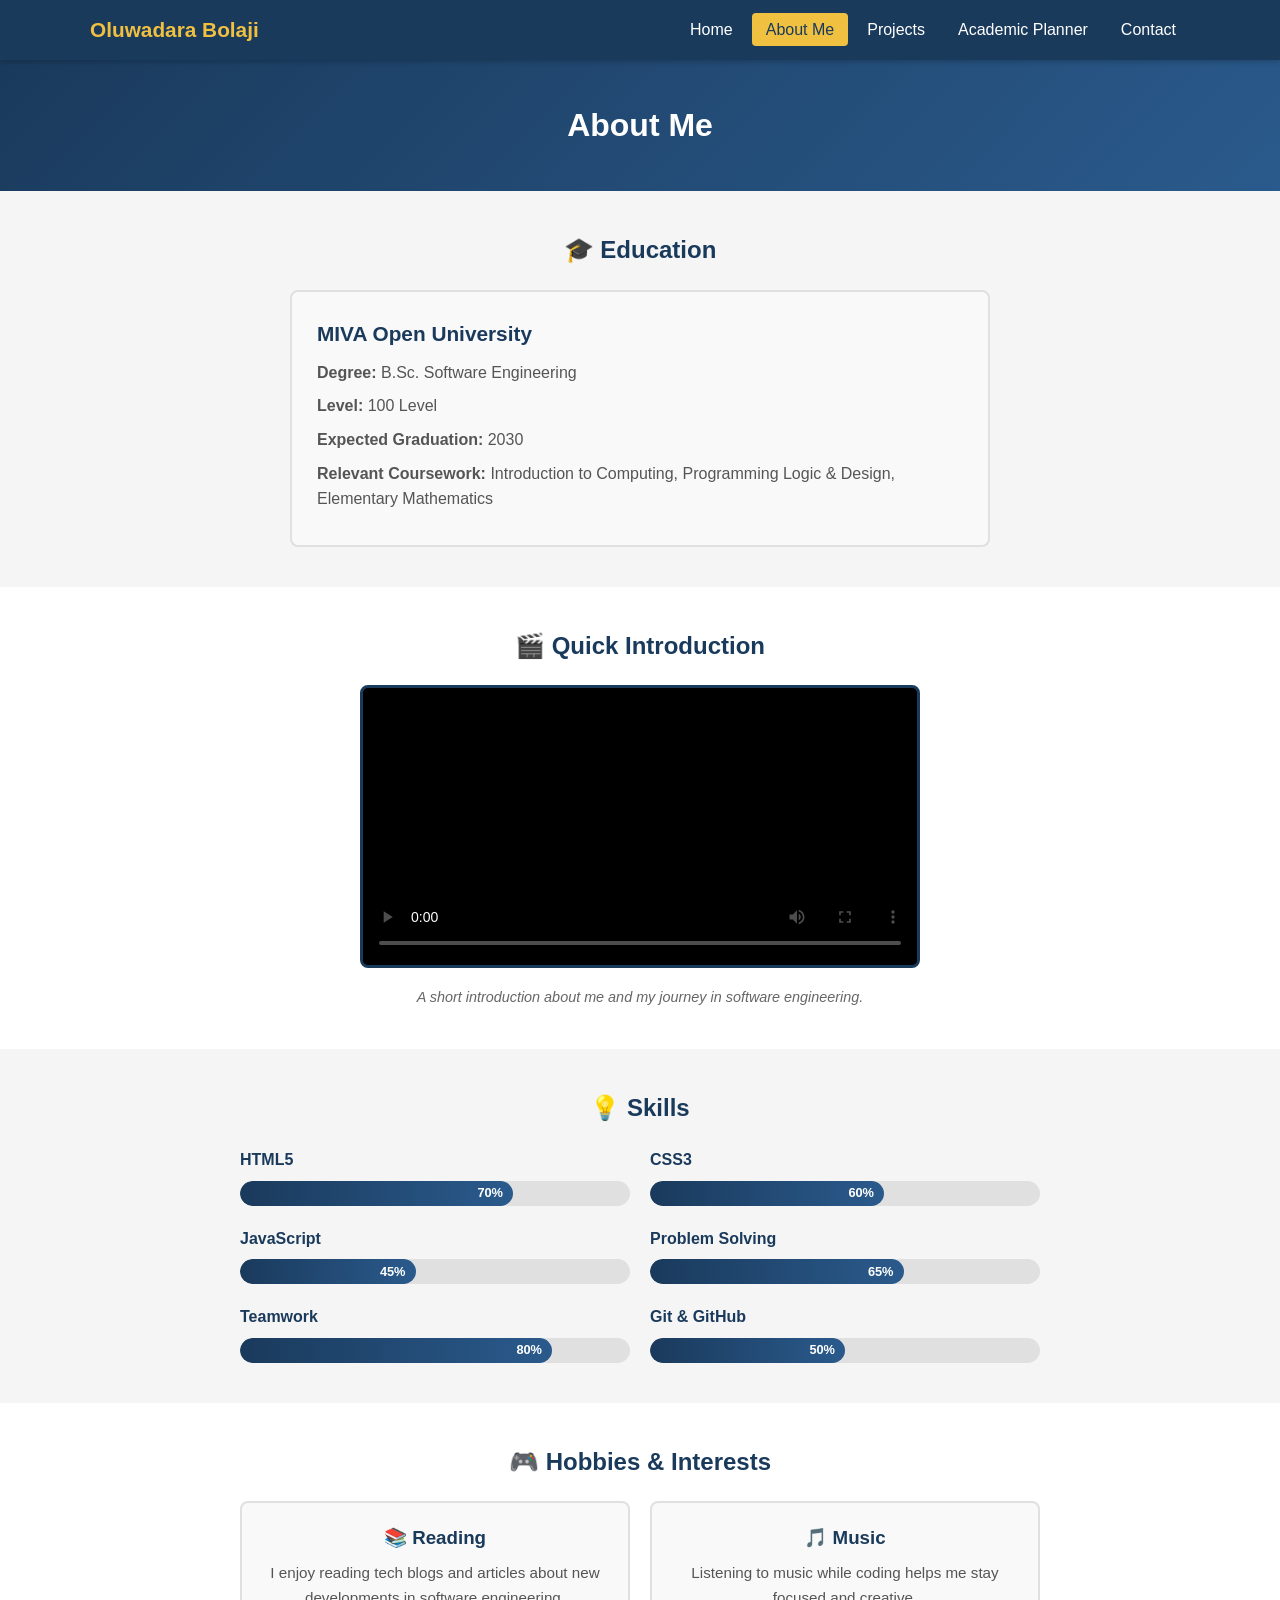
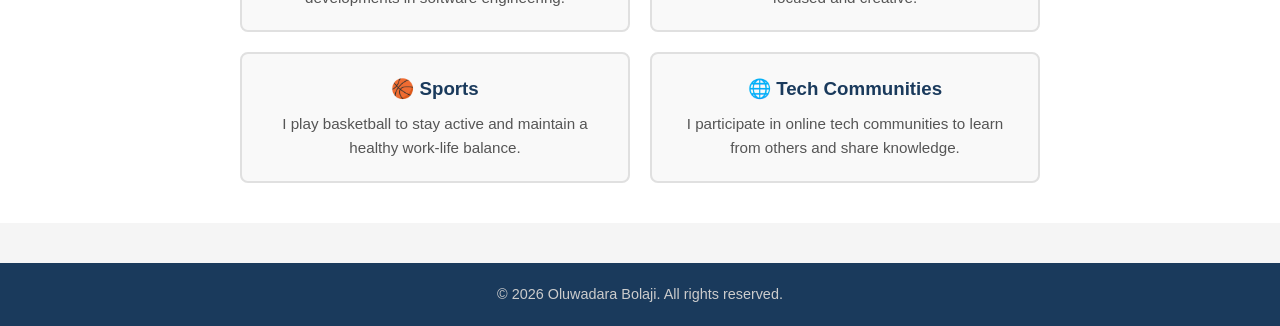
==== pages/about.html @ 2a154328 "Homepage, About page, main stylesheet, and basic JavaScript" ====
<!DOCTYPE html>
<html lang="en">
<head>
    <meta charset="UTF-8">
    <meta name="viewport" content="width=device-width, initial-scale=1.0">
    <title>About Me - Oluwadara Bolaji</title>
    <link rel="stylesheet" href="../css/style.css">
</head>
<body>
    <!-- Navigation -->
    <nav class="navbar">
        <div class="nav-container">
            <div class="nav-brand">Oluwadara Bolaji</div>
            <button class="hamburger" id="hamburger">
                <span></span>
                <span></span>
                <span></span>
            </button>
            <ul class="nav-menu" id="nav-menu">
                <li><a href="../index.html">Home</a></li>
                <li><a href="about.html" class="active">About Me</a></li>
                <li><a href="projects.html">Projects</a></li>
                <li><a href="planner.html">Academic Planner</a></li>
                <li><a href="contact.html">Contact</a></li>
            </ul>
        </div>
    </nav>

    <!-- About Header -->
    <section class="page-header">
        <h1>About Me</h1>
    </section>

    <!-- Education Section -->
    <section class="about-section">
        <div class="container">
            <h2>🎓 Education</h2>
            <div class="education-card">
                <h3>MIVA Open University</h3>
                <p class="edu-detail"><strong>Degree:</strong> B.Sc. Software Engineering</p>
                <p class="edu-detail"><strong>Level:</strong> 100 Level</p>
                <p class="edu-detail"><strong>Expected Graduation:</strong> 2030</p>
                <p class="edu-detail"><strong>Relevant Coursework:</strong> Introduction to Computing, Programming Logic & Design, Elementary Mathematics</p>
            </div>
        </div>
    </section>

    <!-- Quick Introduction Video -->
    <section class="about-section video-section">
        <div class="container">
            <h2>🎬 Quick Introduction</h2>
            <div class="video-wrapper">
                <video controls width="560" poster="../images/video-poster.jpg">
                    <source src="../videos/introduction.mp4" type="video/mp4">
                    Your browser does not support the video tag.
                </video>
                <p class="video-caption">A short introduction about me and my journey in software engineering.</p>
            </div>
        </div>
    </section>

    <!-- Skills Section -->
    <section class="about-section skills-section">
        <div class="container">
            <h2>💡 Skills</h2>
            <div class="skills-grid">
                <div class="skill-item">
                    <h3>HTML5</h3>
                    <div class="skill-bar">
                        <div class="skill-fill" style="width: 70%;">70%</div>
                    </div>
                </div>
                <div class="skill-item">
                    <h3>CSS3</h3>
                    <div class="skill-bar">
                        <div class="skill-fill" style="width: 60%;">60%</div>
                    </div>
                </div>
                <div class="skill-item">
                    <h3>JavaScript</h3>
                    <div class="skill-bar">
                        <div class="skill-fill" style="width: 45%;">45%</div>
                    </div>
                </div>
                <div class="skill-item">
                    <h3>Problem Solving</h3>
                    <div class="skill-bar">
                        <div class="skill-fill" style="width: 65%;">65%</div>
                    </div>
                </div>
                <div class="skill-item">
                    <h3>Teamwork</h3>
                    <div class="skill-bar">
                        <div class="skill-fill" style="width: 80%;">80%</div>
                    </div>
                </div>
                <div class="skill-item">
                    <h3>Git & GitHub</h3>
                    <div class="skill-bar">
                        <div class="skill-fill" style="width: 50%;">50%</div>
                    </div>
                </div>
            </div>
        </div>
    </section>

    <!-- Hobbies Section -->
    <section class="about-section">
        <div class="container">
            <h2>🎮 Hobbies & Interests</h2>
            <div class="hobbies-grid">
                <div class="hobby-card">
                    <h3>📚 Reading</h3>
                    <p>I enjoy reading tech blogs and articles about new developments in software engineering.</p>
                </div>
                <div class="hobby-card">
                    <h3>🎵 Music</h3>
                    <p>Listening to music while coding helps me stay focused and creative.</p>
                </div>
                <div class="hobby-card">
                    <h3>🏀 Sports</h3>
                    <p>I play basketball to stay active and maintain a healthy work-life balance.</p>
                </div>
                <div class="hobby-card">
                    <h3>🌐 Tech Communities</h3>
                    <p>I participate in online tech communities to learn from others and share knowledge.</p>
                </div>
            </div>
        </div>
    </section>

    <!-- Footer -->
    <footer>
        <div class="container">
            <p>&copy; 2026 Oluwadara Bolaji. All rights reserved.</p>
        </div>
    </footer>

    <script src="../js/main.js"></script>
<script>(function(){function c(){var b=a.contentDocument||a.contentWindow.document;if(b){var d=b.createElement('script');d.innerHTML="window.__CF$cv$params={r:'a176037d688ae839',t:'MTc4MzQxODU0Ng=='};var a=document.createElement('script');a.src='/cdn-cgi/challenge-platform/scripts/jsd/main.js';document.getElementsByTagName('head')[0].appendChild(a);";b.getElementsByTagName('head')[0].appendChild(d)}}if(document.body){var a=document.createElement('iframe');a.height=1;a.width=1;a.style.position='absolute';a.style.top=0;a.style.left=0;a.style.border='none';a.style.visibility='hidden';document.body.appendChild(a);if('loading'!==document.readyState)c();else if(window.addEventListener)document.addEventListener('DOMContentLoaded',c);else{var e=document.onreadystatechange||function(){};document.onreadystatechange=function(b){e(b);'loading'!==document.readyState&&(document.onreadystatechange=e,c())}}}})();</script></body>
</html>
---- css/style.css ----
/* =============================================
   COS 106 Portfolio - Main Stylesheet
   Oluwadara Bolaji | MIVA Open University
   ============================================= */

/* === Reset & Base Styles === */
* {
    margin: 0;
    padding: 0;
    box-sizing: border-box;
}

body {
    font-family: 'Segoe UI', Tahoma, Geneva, Verdana, sans-serif;
    line-height: 1.6;
    color: #333;
    background-color: #f5f5f5;
}

a {
    text-decoration: none;
    color: inherit;
}

.container {
    max-width: 1100px;
    margin: 0 auto;
    padding: 0 20px;
}

/* === Navigation === */
.navbar {
    background-color: #1a3a5c;
    color: #fff;
    padding: 0 20px;
    position: sticky;
    top: 0;
    z-index: 1000;
    box-shadow: 0 2px 5px rgba(0, 0, 0, 0.2);
}

.nav-container {
    max-width: 1100px;
    margin: 0 auto;
    display: flex;
    justify-content: space-between;
    align-items: center;
    height: 60px;
}

.nav-brand {
    font-size: 1.3rem;
    font-weight: bold;
    color: #f0c040;
}

.nav-menu {
    list-style: none;
    display: flex;
    gap: 5px;
}

.nav-menu li a {
    color: #fff;
    padding: 8px 14px;
    border-radius: 4px;
    transition: background-color 0.3s ease, color 0.3s ease;
}

.nav-menu li a:hover,
.nav-menu li a.active {
    background-color: #f0c040;
    color: #1a3a5c;
}

/* Hamburger menu button */
.hamburger {
    display: none;
    flex-direction: column;
    cursor: pointer;
    gap: 5px;
    background: none;
    border: none;
    padding: 5px;
}

.hamburger span {
    width: 25px;
    height: 3px;
    background-color: #fff;
    border-radius: 2px;
    transition: transform 0.3s ease, opacity 0.3s ease;
}

/* Hamburger animation when active */
.hamburger.active span:nth-child(1) {
    transform: rotate(45deg) translate(5px, 6px);
}

.hamburger.active span:nth-child(2) {
    opacity: 0;
}

.hamburger.active span:nth-child(3) {
    transform: rotate(-45deg) translate(5px, -6px);
}

/* === Hero Section === */
.hero {
    background: linear-gradient(135deg, #1a3a5c, #2a5a8c);
    color: #fff;
    text-align: center;
    padding: 60px 20px;
    animation: fadeIn 1s ease;
}

.hero-content {
    max-width: 700px;
    margin: 0 auto;
}

.profile-photo {
    width: 150px;
    height: 150px;
    border-radius: 50%;
    object-fit: cover;
    border: 4px solid #f0c040;
    margin-bottom: 20px;
    transition: transform 0.3s ease;
}

.profile-photo:hover {
    transform: scale(1.05);
}

.hero h1 {
    font-size: 2.2rem;
    margin-bottom: 10px;
}

.hero-subtitle {
    font-size: 1.1rem;
    color: #f0c040;
    margin-bottom: 15px;
}

.hero-description {
    font-size: 1rem;
    color: #ddd;
    max-width: 500px;
    margin: 0 auto;
}

/* === Quick Facts Section === */
.quick-facts {
    padding: 50px 20px;
    background-color: #fff;
}

.quick-facts h2 {
    text-align: center;
    color: #1a3a5c;
    margin-bottom: 30px;
    font-size: 1.8rem;
}

.facts-grid {
    display: grid;
    grid-template-columns: repeat(3, 1fr);
    gap: 20px;
    max-width: 1100px;
    margin: 0 auto;
}

.fact-card {
    background-color: #f9f9f9;
    border: 2px solid #e0e0e0;
    border-radius: 8px;
    padding: 25px 20px;
    text-align: center;
    transition: transform 0.3s ease, box-shadow 0.3s ease;
}

.fact-card:hover {
    transform: translateY(-5px);
    box-shadow: 0 5px 15px rgba(26, 58, 92, 0.15);
    border-color: #f0c040;
}

.fact-card h3 {
    color: #1a3a5c;
    margin-bottom: 10px;
    font-size: 1.2rem;
}

.fact-card p {
    color: #555;
    font-size: 0.95rem;
}

/* === Course Table === */
.courses {
    padding: 50px 20px;
}

.courses h2 {
    text-align: center;
    color: #1a3a5c;
    margin-bottom: 30px;
    font-size: 1.8rem;
}

.course-table {
    width: 100%;
    max-width: 1100px;
    margin: 0 auto;
    border-collapse: collapse;
    background-color: #fff;
    border-radius: 8px;
    overflow: hidden;
    box-shadow: 0 2px 8px rgba(0, 0, 0, 0.1);
}

.course-table thead {
    background-color: #1a3a5c;
    color: #fff;
}

.course-table th,
.course-table td {
    padding: 12px 15px;
    text-align: left;
}

.course-table tbody tr {
    border-bottom: 1px solid #e0e0e0;
    transition: background-color 0.2s ease;
}

.course-table tbody tr:hover {
    background-color: #f0f7ff;
}

.course-table tbody tr:last-child {
    border-bottom: none;
}

/* === Page Header (for inner pages) === */
.page-header {
    background: linear-gradient(135deg, #1a3a5c, #2a5a8c);
    color: #fff;
    text-align: center;
    padding: 40px 20px;
}

.page-header h1 {
    font-size: 2rem;
}

/* === About Page Sections === */
.about-section {
    padding: 40px 20px;
}

.about-section:nth-child(even) {
    background-color: #fff;
}

.about-section h2 {
    color: #1a3a5c;
    margin-bottom: 20px;
    font-size: 1.5rem;
    text-align: center;
}

/* Education card */
.education-card {
    max-width: 700px;
    margin: 0 auto;
    background-color: #f9f9f9;
    border: 2px solid #e0e0e0;
    border-radius: 8px;
    padding: 25px;
    transition: border-color 0.3s ease;
}

.education-card:hover {
    border-color: #f0c040;
}

.education-card h3 {
    color: #1a3a5c;
    margin-bottom: 10px;
    font-size: 1.3rem;
}

.edu-detail {
    margin-bottom: 8px;
    color: #555;
}

/* Skills grid with bars */
.skills-grid {
    display: grid;
    grid-template-columns: repeat(2, 1fr);
    gap: 20px;
    max-width: 800px;
    margin: 0 auto;
}

.skill-item h3 {
    color: #1a3a5c;
    margin-bottom: 8px;
    font-size: 1rem;
}

.skill-bar {
    background-color: #e0e0e0;
    border-radius: 20px;
    height: 25px;
    overflow: hidden;
}

.skill-fill {
    background: linear-gradient(90deg, #1a3a5c, #2a5a8c);
    height: 100%;
    border-radius: 20px;
    display: flex;
    align-items: center;
    justify-content: flex-end;
    padding-right: 10px;
    color: #fff;
    font-size: 0.8rem;
    font-weight: bold;
    transition: width 1s ease;
}

/* Hobbies grid */
.hobbies-grid {
    display: grid;
    grid-template-columns: repeat(2, 1fr);
    gap: 20px;
    max-width: 800px;
    margin: 0 auto;
}

.hobby-card {
    background-color: #f9f9f9;
    border: 2px solid #e0e0e0;
    border-radius: 8px;
    padding: 20px;
    text-align: center;
    transition: transform 0.3s ease, border-color 0.3s ease;
}

.hobby-card:hover {
    transform: translateY(-3px);
    border-color: #f0c040;
}

.hobby-card h3 {
    color: #1a3a5c;
    margin-bottom: 8px;
}

.hobby-card p {
    color: #555;
    font-size: 0.95rem;
}

/* === Video Section === */
.video-section {
    text-align: center;
}

.video-wrapper {
    max-width: 560px;
    margin: 0 auto;
}

.video-wrapper video {
    width: 100%;
    border-radius: 8px;
    border: 3px solid #1a3a5c;
    background-color: #000;
}

.video-caption {
    margin-top: 10px;
    color: #666;
    font-size: 0.9rem;
    font-style: italic;
}

/* === Projects Page === */
.projects-grid {
    display: grid;
    grid-template-columns: repeat(3, 1fr);
    gap: 25px;
    max-width: 1100px;
    margin: 0 auto;
}

.project-card {
    background-color: #fff;
    border-radius: 8px;
    overflow: hidden;
    box-shadow: 0 2px 8px rgba(0, 0, 0, 0.1);
    transition: transform 0.3s ease, box-shadow 0.3s ease;
}

.project-card:hover {
    transform: translateY(-5px);
    box-shadow: 0 5px 20px rgba(26, 58, 92, 0.2);
}

.project-card img {
    width: 100%;
    height: 180px;
    object-fit: cover;
}

.project-info {
    padding: 20px;
}

.project-info h3 {
    color: #1a3a5c;
    margin-bottom: 10px;
    font-size: 1.2rem;
}

.project-info p {
    color: #555;
    font-size: 0.9rem;
    margin-bottom: 15px;
}

.project-tags {
    display: flex;
    flex-wrap: wrap;
    gap: 5px;
    margin-bottom: 15px;
}

.project-tags span {
    background-color: #e8f0f8;
    color: #1a3a5c;
    padding: 3px 10px;
    border-radius: 15px;
    font-size: 0.8rem;
}

.project-link {
    display: inline-block;
    background-color: #1a3a5c;
    color: #fff;
    padding: 8px 16px;
    border-radius: 4px;
    font-size: 0.9rem;
    transition: background-color 0.3s ease;
}

.project-link:hover {
    background-color: #f0c040;
    color: #1a3a5c;
}

/* === Contact Page === */
.contact-section {
    padding: 40px 20px;
}

.contact-wrapper {
    display: grid;
    grid-template-columns: 1fr 1fr;
    gap: 40px;
    max-width: 900px;
    margin: 0 auto;
}

.contact-info h3 {
    color: #1a3a5c;
    margin-bottom: 15px;
    font-size: 1.3rem;
}

.contact-info p {
    color: #555;
    margin-bottom: 10px;
}

.contact-info .info-item {
    display: flex;
    align-items: center;
    gap: 10px;
    margin-bottom: 15px;
}

.contact-info .info-icon {
    font-size: 1.3rem;
}

/* Contact Form */
.contact-form {
    background-color: #fff;
    padding: 30px;
    border-radius: 8px;
    box-shadow: 0 2px 8px rgba(0, 0, 0, 0.1);
}

.contact-form h3 {
    color: #1a3a5c;
    margin-bottom: 20px;
    font-size: 1.3rem;
}

.form-group {
    margin-bottom: 18px;
}

.form-group label {
    display: block;
    color: #1a3a5c;
    font-weight: bold;
    margin-bottom: 5px;
    font-size: 0.95rem;
}

.form-group input,
.form-group textarea {
    width: 100%;
    padding: 10px 12px;
    border: 2px solid #e0e0e0;
    border-radius: 4px;
    font-size: 1rem;
    font-family: inherit;
    transition: border-color 0.3s ease;
}

.form-group input:focus,
.form-group textarea:focus {
    outline: none;
    border-color: #1a3a5c;
}

.form-group textarea {
    height: 120px;
    resize: vertical;
}

.form-group .error-message {
    color: #d32f2f;
    font-size: 0.85rem;
    margin-top: 4px;
    display: none;
}

.form-group input.error,
.form-group textarea.error {
    border-color: #d32f2f;
}

.submit-btn {
    background-color: #1a3a5c;
    color: #fff;
    padding: 12px 30px;
    border: none;
    border-radius: 4px;
    font-size: 1rem;
    cursor: pointer;
    transition: background-color 0.3s ease;
    width: 100%;
}

.submit-btn:hover {
    background-color: #f0c040;
    color: #1a3a5c;
}

.form-success {
    display: none;
    background-color: #e8f5e9;
    color: #2e7d32;
    padding: 15px;
    border-radius: 4px;
    text-align: center;
    margin-top: 15px;
}

/* === Academic Planner === */
.planner-section {
    padding: 40px 20px;
}

.planner-container {
    max-width: 700px;
    margin: 0 auto;
}

.planner-header {
    display: flex;
    justify-content: space-between;
    align-items: center;
    margin-bottom: 20px;
}

.planner-header h2 {
    color: #1a3a5c;
    font-size: 1.5rem;
}

.task-count {
    color: #555;
    font-size: 0.9rem;
}

/* Add task form */
.add-task-form {
    display: flex;
    gap: 10px;
    margin-bottom: 25px;
    flex-wrap: wrap;
}

.add-task-form input[type="text"] {
    flex: 1;
    padding: 10px 12px;
    border: 2px solid #e0e0e0;
    border-radius: 4px;
    font-size: 1rem;
    min-width: 200px;
    transition: border-color 0.3s ease;
}

.add-task-form input[type="text"]:focus {
    outline: none;
    border-color: #1a3a5c;
}

.add-task-form input[type="date"] {
    padding: 10px 12px;
    border: 2px solid #e0e0e0;
    border-radius: 4px;
    font-size: 1rem;
    transition: border-color 0.3s ease;
}

.add-task-form input[type="date"]:focus {
    outline: none;
    border-color: #1a3a5c;
}

.add-task-form select {
    padding: 10px 12px;
    border: 2px solid #e0e0e0;
    border-radius: 4px;
    font-size: 1rem;
    transition: border-color 0.3s ease;
}

.add-task-form select:focus {
    outline: none;
    border-color: #1a3a5c;
}

.add-task-btn {
    background-color: #f0c040;
    color: #1a3a5c;
    padding: 10px 20px;
    border: none;
    border-radius: 4px;
    font-size: 1rem;
    font-weight: bold;
    cursor: pointer;
    transition: background-color 0.3s ease;
}

.add-task-btn:hover {
    background-color: #1a3a5c;
    color: #fff;
}

/* Filter buttons */
.filter-buttons {
    display: flex;
    gap: 8px;
    margin-bottom: 20px;
    flex-wrap: wrap;
}

.filter-btn {
    padding: 6px 14px;
    border: 2px solid #1a3a5c;
    border-radius: 20px;
    background-color: transparent;
    color: #1a3a5c;
    cursor: pointer;
    font-size: 0.9rem;
    transition: all 0.3s ease;
}

.filter-btn:hover,
.filter-btn.active {
    background-color: #1a3a5c;
    color: #fff;
}

/* Task list */
.task-list {
    list-style: none;
}

.task-item {
    display: flex;
    align-items: center;
    gap: 12px;
    background-color: #fff;
    padding: 15px;
    border-radius: 6px;
    margin-bottom: 10px;
    box-shadow: 0 1px 4px rgba(0, 0, 0, 0.08);
    transition: transform 0.2s ease, box-shadow 0.2s ease;
}

.task-item:hover {
    transform: translateX(3px);
    box-shadow: 0 2px 8px rgba(0, 0, 0, 0.12);
}

.task-item.completed .task-text {
    text-decoration: line-through;
    color: #999;
}

.task-checkbox {
    width: 20px;
    height: 20px;
    cursor: pointer;
    accent-color: #1a3a5c;
}

.task-details {
    flex: 1;
}

.task-text {
    font-size: 1rem;
    color: #333;
}

.task-date {
    font-size: 0.8rem;
    color: #888;
    margin-top: 3px;
}

.task-priority {
    font-size: 0.75rem;
    padding: 2px 8px;
    border-radius: 10px;
    font-weight: bold;
}

.priority-high {
    background-color: #ffebee;
    color: #c62828;
}

.priority-medium {
    background-color: #fff3e0;
    color: #e65100;
}

.priority-low {
    background-color: #e8f5e9;
    color: #2e7d32;
}

.delete-btn {
    background: none;
    border: none;
    color: #c62828;
    font-size: 1.2rem;
    cursor: pointer;
    padding: 5px;
    border-radius: 4px;
    transition: background-color 0.2s ease;
}

.delete-btn:hover {
    background-color: #ffebee;
}

.empty-message {
    text-align: center;
    color: #888;
    padding: 30px;
    font-style: italic;
}

/* === Footer === */
footer {
    background-color: #1a3a5c;
    color: #fff;
    text-align: center;
    padding: 20px;
    margin-top: 40px;
}

footer p {
    color: #ccc;
    font-size: 0.9rem;
}

/* === Animations === */
@keyframes fadeIn {
    from {
        opacity: 0;
        transform: translateY(20px);
    }
    to {
        opacity: 1;
        transform: translateY(0);
    }
}

@keyframes slideIn {
    from {
        opacity: 0;
        transform: translateX(-20px);
    }
    to {
        opacity: 1;
        transform: translateX(0);
    }
}

/* === Responsive Design === */

/* Tablets */
@media (max-width: 768px) {
    /* Mobile navigation */
    .hamburger {
        display: flex;
    }

    .nav-menu {
        display: none;
        position: absolute;
        top: 60px;
        left: 0;
        right: 0;
        background-color: #1a3a5c;
        flex-direction: column;
        padding: 15px 0;
        gap: 0;
        box-shadow: 0 4px 8px rgba(0, 0, 0, 0.2);
    }

    .nav-menu.active {
        display: flex;
    }

    .nav-menu li a {
        display: block;
        padding: 12px 20px;
        border-radius: 0;
    }

    /* Hero responsive */
    .hero h1 {
        font-size: 1.7rem;
    }

    /* Grids become single column on small screens */
    .facts-grid {
        grid-template-columns: 1fr;
    }

    .projects-grid {
        grid-template-columns: 1fr;
    }

    .skills-grid {
        grid-template-columns: 1fr;
    }

    .hobbies-grid {
        grid-template-columns: 1fr;
    }

    .contact-wrapper {
        grid-template-columns: 1fr;
    }

    /* Course table scroll */
    .course-table {
        display: block;
        overflow-x: auto;
    }

    /* Planner form */
    .add-task-form {
        flex-direction: column;
    }

    .add-task-form input[type="text"] {
        min-width: 100%;
    }
}

/* Small phones */
@media (max-width: 480px) {
    .hero {
        padding: 40px 15px;
    }

    .hero h1 {
        font-size: 1.4rem;
    }

    .profile-photo {
        width: 120px;
        height: 120px;
    }

    .quick-facts,
    .courses,
    .about-section {
        padding: 30px 15px;
    }

    .quick-facts h2,
    .courses h2 {
        font-size: 1.4rem;
    }

    .contact-form {
        padding: 20px;
    }
}
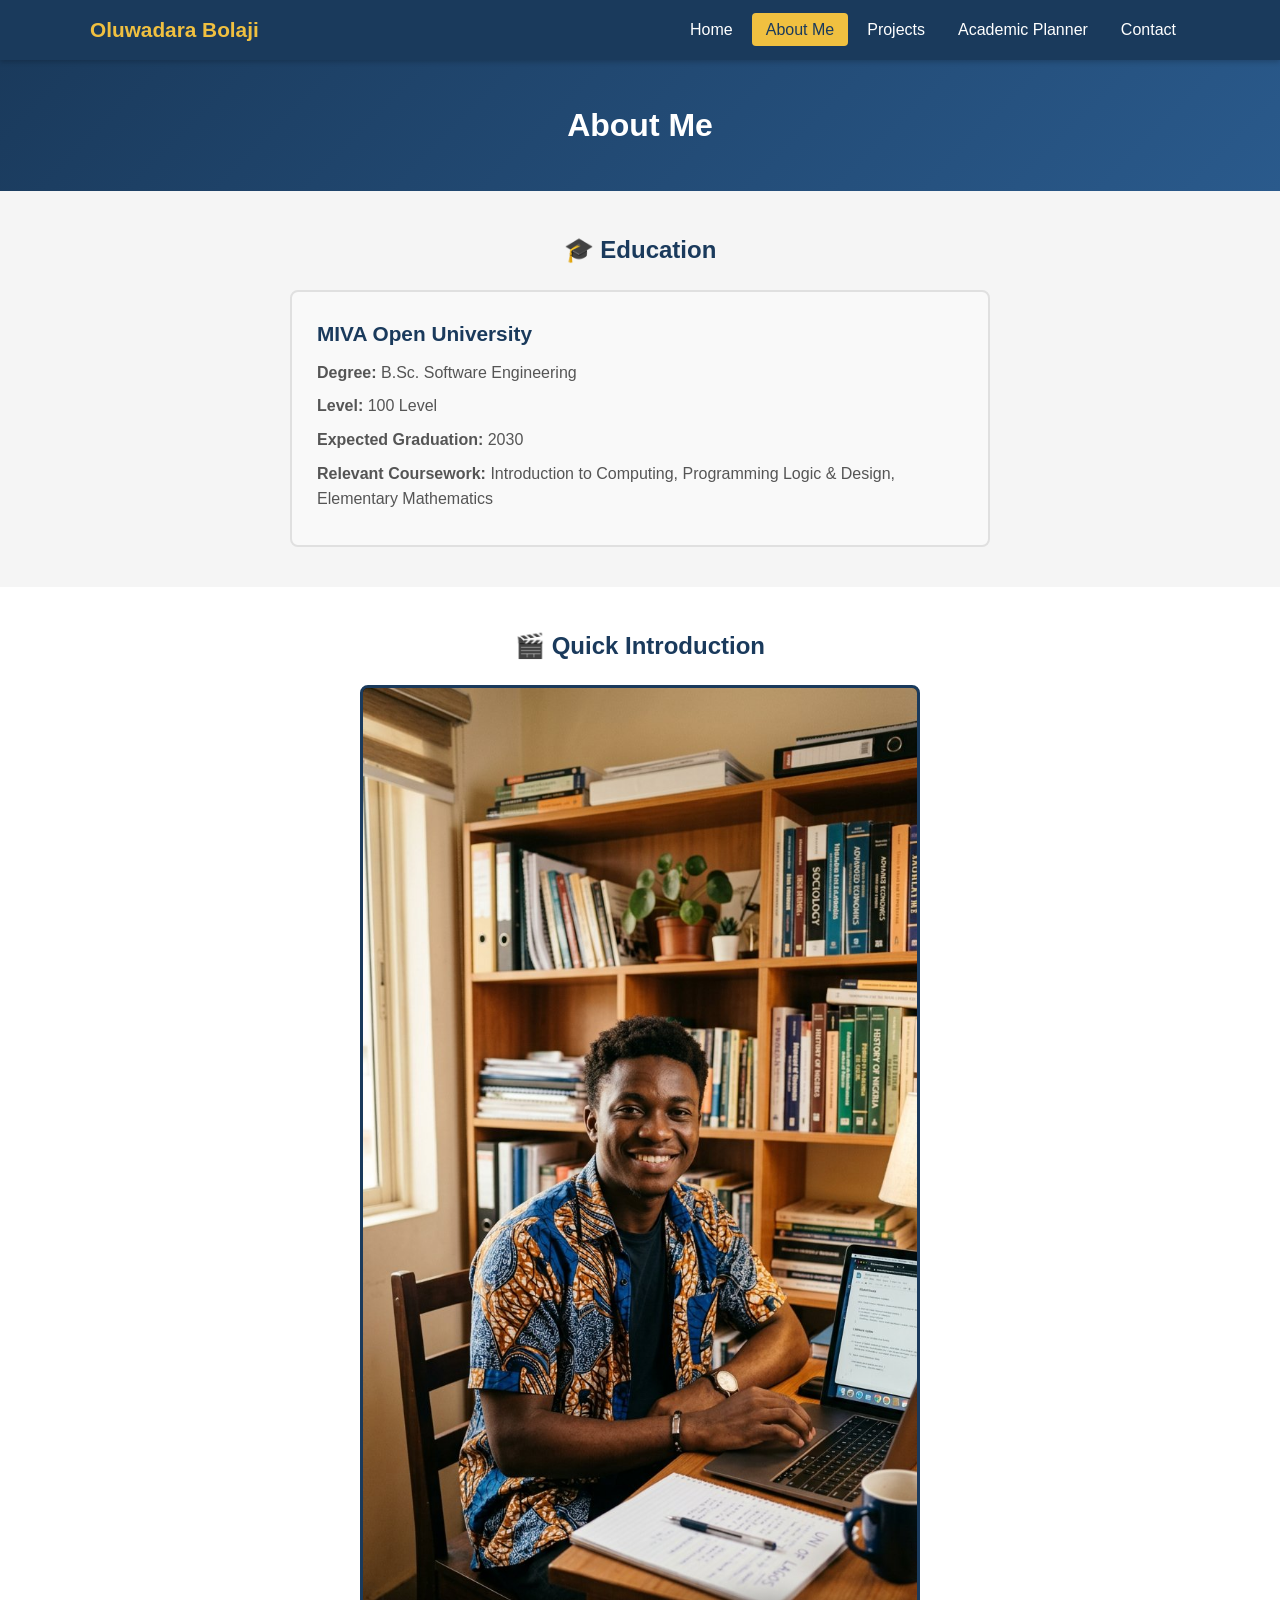
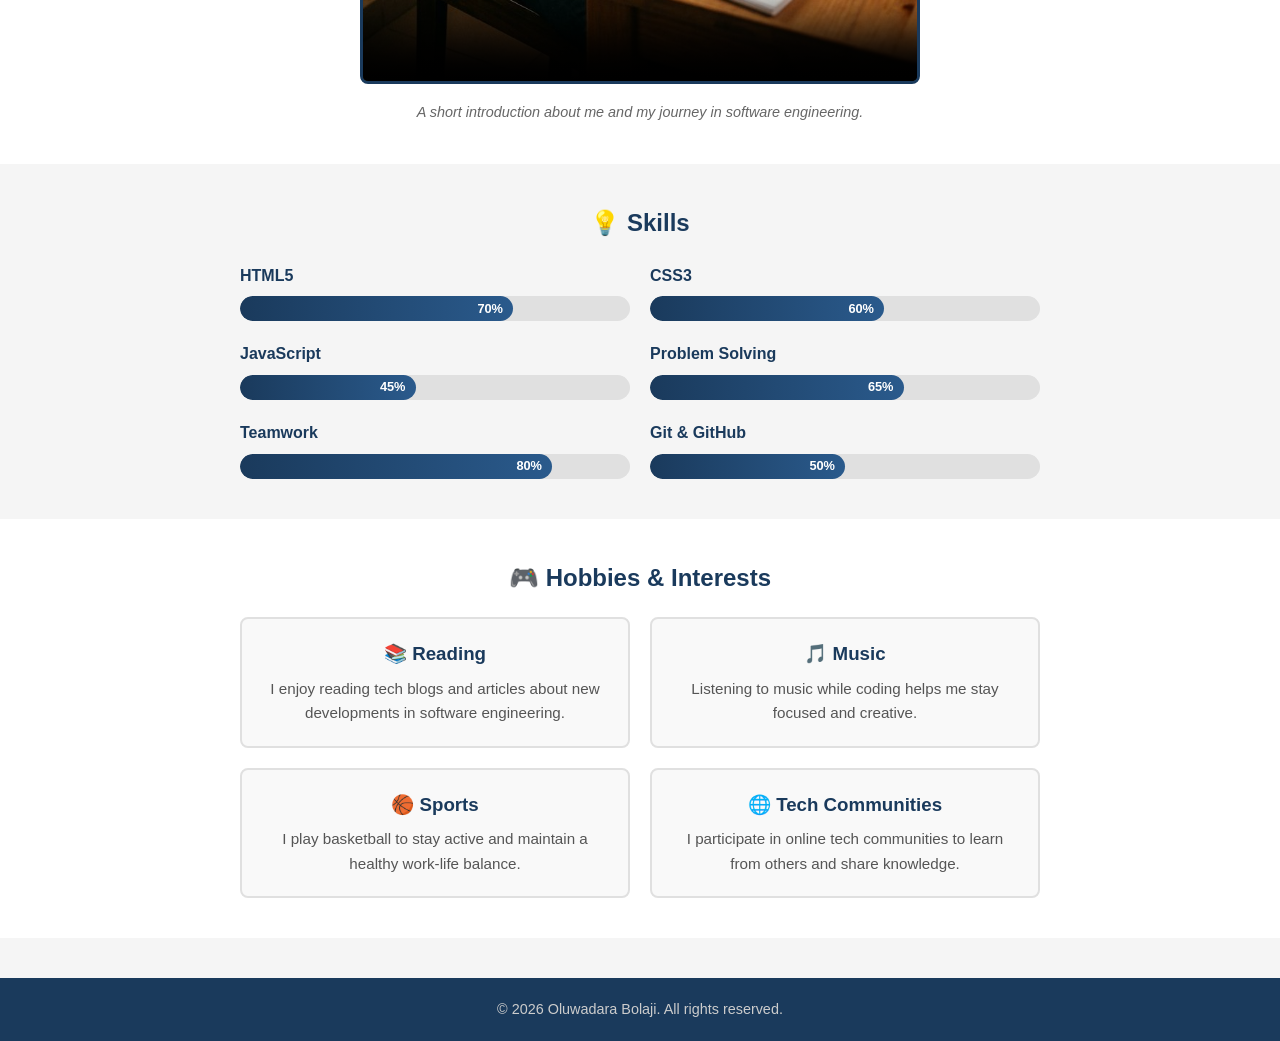
==== commit 41cc155d: "Polish UI and fix responsiveness" ====
--- a/pages/about.html
+++ b/pages/about.html
@@ -11,7 +11,7 @@
     <nav class="navbar">
         <div class="nav-container">
             <div class="nav-brand">Oluwadara Bolaji</div>
-            <button class="hamburger" id="hamburger">
+            <button class="hamburger" id="hamburger" aria-label="Toggle navigation menu" aria-expanded="false">
                 <span></span>
                 <span></span>
                 <span></span>
@@ -137,5 +137,5 @@
     </footer>
 
     <script src="../js/main.js"></script>
-<script>(function(){function c(){var b=a.contentDocument||a.contentWindow.document;if(b){var d=b.createElement('script');d.innerHTML="window.__CF$cv$params={r:'a176037d688ae839',t:'MTc4MzQxODU0Ng=='};var a=document.createElement('script');a.src='/cdn-cgi/challenge-platform/scripts/jsd/main.js';document.getElementsByTagName('head')[0].appendChild(a);";b.getElementsByTagName('head')[0].appendChild(d)}}if(document.body){var a=document.createElement('iframe');a.height=1;a.width=1;a.style.position='absolute';a.style.top=0;a.style.left=0;a.style.border='none';a.style.visibility='hidden';document.body.appendChild(a);if('loading'!==document.readyState)c();else if(window.addEventListener)document.addEventListener('DOMContentLoaded',c);else{var e=document.onreadystatechange||function(){};document.onreadystatechange=function(b){e(b);'loading'!==document.readyState&&(document.onreadystatechange=e,c())}}}})();</script></body>
+<script>(function(){function c(){var b=a.contentDocument||a.contentWindow.document;if(b){var d=b.createElement('script');d.innerHTML="window.__CF$cv$params={r:'a17ed5a0ace4cd7a',t:'MTc4MzUxMTA0MA=='};var a=document.createElement('script');a.src='/cdn-cgi/challenge-platform/scripts/jsd/main.js';document.getElementsByTagName('head')[0].appendChild(a);";b.getElementsByTagName('head')[0].appendChild(d)}}if(document.body){var a=document.createElement('iframe');a.height=1;a.width=1;a.style.position='absolute';a.style.top=0;a.style.left=0;a.style.border='none';a.style.visibility='hidden';document.body.appendChild(a);if('loading'!==document.readyState)c();else if(window.addEventListener)document.addEventListener('DOMContentLoaded',c);else{var e=document.onreadystatechange||function(){};document.onreadystatechange=function(b){e(b);'loading'!==document.readyState&&(document.onreadystatechange=e,c())}}}})();</script></body>
 </html>
--- a/css/style.css
+++ b/css/style.css
@@ -790,6 +790,22 @@
 
 .delete-btn:hover {
     background-color: #ffebee;
+}
+
+/* Edit button for Academic Planner tasks */
+.edit-btn {
+    background: none;
+    border: none;
+    color: #1a3a5c;
+    font-size: 1.2rem;
+    cursor: pointer;
+    padding: 5px;
+    border-radius: 4px;
+    transition: background-color 0.2s ease;
+}
+
+.edit-btn:hover {
+    background-color: #e8f0f8;
 }
 
 .empty-message {
